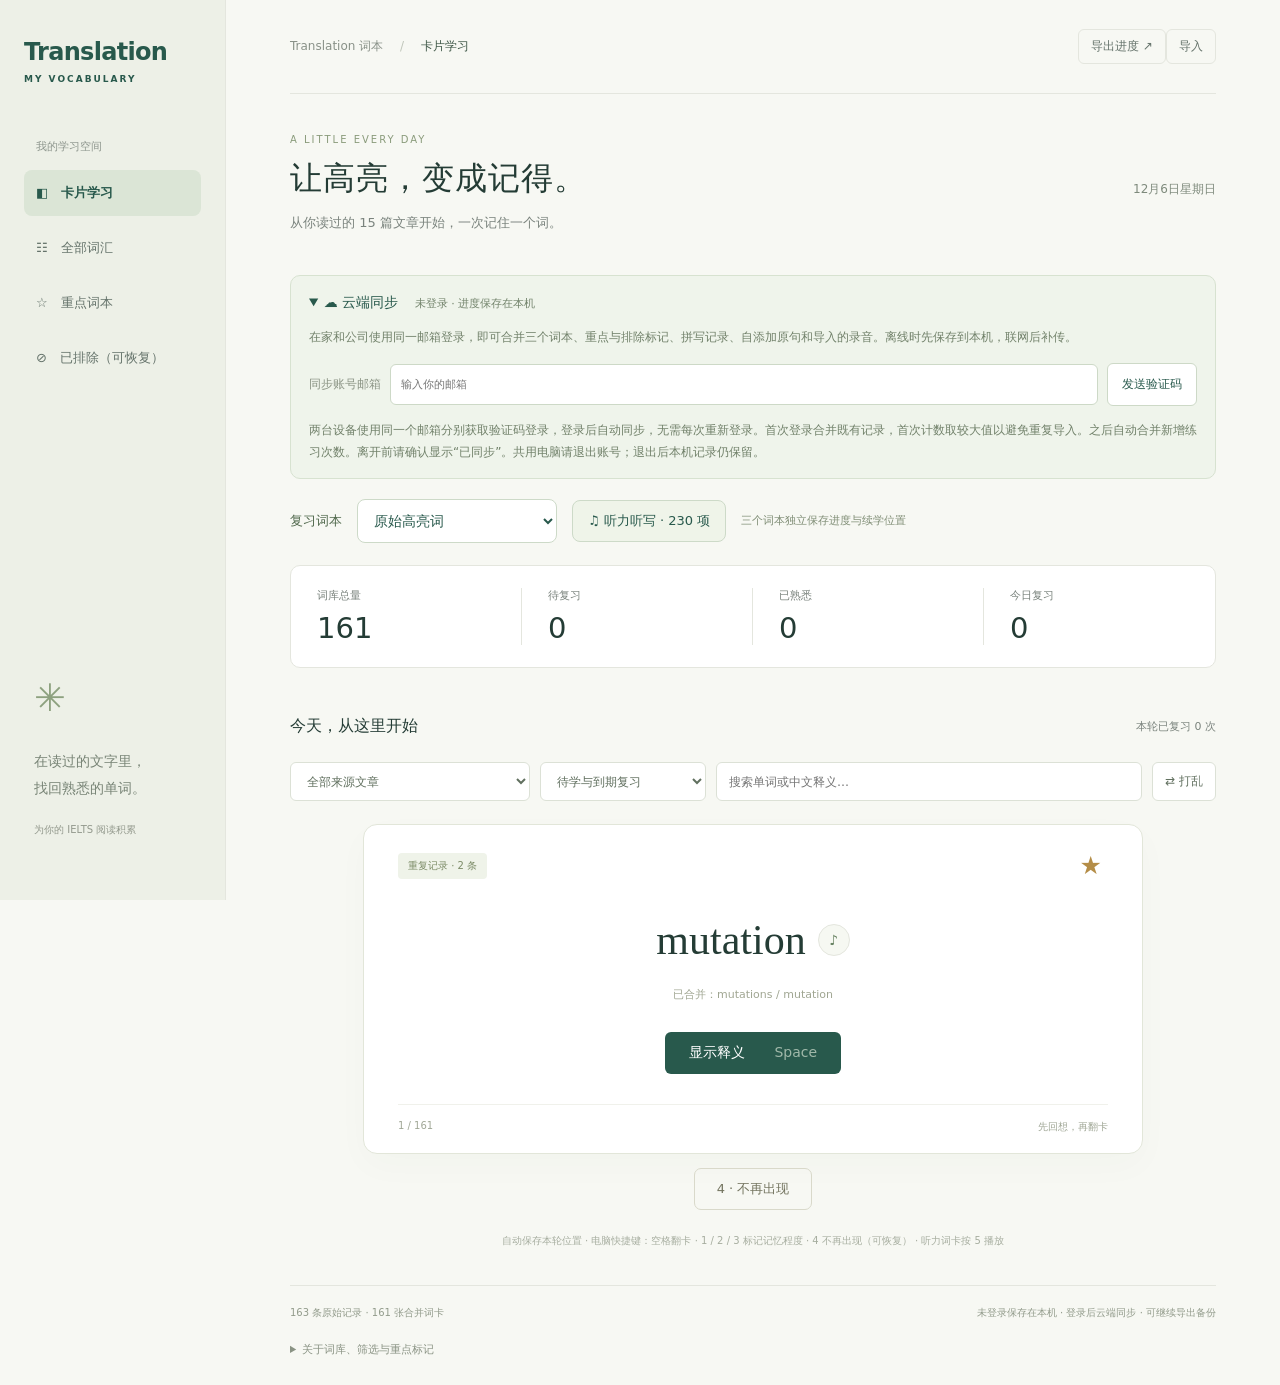
==== index.html @ 1512f826 "Use a fixed British recording for garage practice" ====
<!doctype html><html lang="zh-CN"><head><meta charset="utf-8"><meta name="viewport" content="width=device-width,initial-scale=1"><meta name="theme-color" content="#28594c"><title>Translation</title><link rel="stylesheet" href="style.css?v=20261105-sync1"><link rel="stylesheet" href="dictation.css?v=20261105-sync1"></head><body>
<aside><a class="brand" href="#">Translation<span>MY VOCABULARY</span></a><div class="label">我的学习空间</div><nav><button data-tab="study" class="active">◧　卡片学习</button><button data-tab="library">☷　全部词汇</button><button data-tab="focus">☆　重点词本</button><button data-tab="excluded">⊘　已排除（可恢复）</button></nav><div class="side-bottom"><span class="seed">✳</span><p>在读过的文字里，<br>找回熟悉的单词。</p><small>为你的 IELTS 阅读积累</small></div></aside>
<main><header><div class="crumb">Translation 词本 <span> / </span> <b id="tabLabel">卡片学习</b></div><div class="tools"><button id="backup">导出进度 ↗</button><button id="restore">导入</button><input id="file" type="file" accept="application/json" hidden></div></header>
<section class="intro"><div><div class="eyebrow">A LITTLE EVERY DAY</div><h1 id="heading">让高亮，变成记得。</h1><p id="subtitle">从你读过的 15 篇文章开始，一次记住一个词。</p></div><div class="date" id="date"></div></section>
<details id="cloudPanel" class="cloud-panel" open><summary>☁ 云端同步 <span id="cloudStatus" role="status">正在准备同步组件…</span></summary><div class="cloud-body"><p>在家和公司使用同一邮箱登录，即可合并三个词本、重点与排除标记、拼写记录、自添加原句和导入的录音。离线时先保存到本机，联网后补传。</p><form id="cloudLogin"><label for="cloudEmail">同步账号邮箱</label><input id="cloudEmail" type="email" autocomplete="email" placeholder="输入你的邮箱" required><button id="cloudSendLink" type="submit">发送验证码</button></form><form id="cloudVerify" hidden><p>验证码已发送至 <strong id="cloudOtpEmail"></strong>，请填写最新邮件中的数字，无需点击邮件链接。</p><label for="cloudCode">邮箱验证码</label><input id="cloudCode" type="text" inputmode="numeric" autocomplete="one-time-code" pattern="[0-9 ]{6,20}" maxlength="20" placeholder="输入邮件中的数字验证码" required><button id="cloudVerifyButton" type="submit">验证并登录同步</button><button id="cloudChangeEmail" type="button">更换邮箱</button><small>验证码过期可重新发送；若邮件仍只显示登录链接，可暂用原链接登录。</small></form><div id="cloudAccount" hidden><span id="cloudEmailLabel"></span><button id="cloudSyncNow" type="button">立即同步</button><button id="cloudSignOut" type="button">退出同步账号</button></div><small>两台设备使用同一个邮箱分别获取验证码登录，登录后自动同步，无需每次重新登录。首次登录合并既有记录，首次计数取较大值以避免重复导入。之后自动合并新增练习次数。离开前请确认显示“已同步”。共用电脑请退出账号；退出后本机记录仍保留。</small></div></details><div class="deck-picker"><label for="deck">复习词本</label><select id="deck"><option value="highlight">原始高亮词</option><option value="reading">阅读重复词 · 答案与判断</option><option value="listening">听力词汇 · 230 项</option></select><button id="listeningShortcut" type="button">♫ 听力听写 · 230 项</button><span>三个词本独立保存进度与续学位置</span></div><div class="stats"><div><span>词库总量</span><strong id="total">161</strong></div><div><span>待复习</span><strong id="due">0</strong></div><div><span>已熟悉</span><strong id="known">0</strong></div><div><span>今日复习</span><strong id="today">0</strong></div></div>
<p id="listeningInfo" class="listening-info" hidden>先听发音，再拼写。可在「全部听力类型」里单独选月份或星期，也可以切换到卡片和原句听写。</p><section class="workspace"><div class="section-head"><h2 id="sectionTitle">今天，从这里开始</h2><span class="muted" id="sessionCount"></span></div><div class="filters"><select id="article" aria-label="来源文章"><option value="">全部来源文章</option></select><select id="mode" aria-label="学习范围"><option value="all">待学与到期复习</option><option value="focus">只学重点词</option><option value="new">只学未学词</option><option value="every">全部词汇（自由复习）</option></select><select id="frequency" aria-label="文章频率" hidden><option value="">高 / 中 / 低频合并</option><option value="high">高频文章</option><option value="medium">中频文章</option><option value="low">低频文章</option></select><select id="kind" aria-label="筛选依据" hidden><option value="">全部筛选依据</option><option value="answer">实际答案词（含组成词）</option><option value="judgment">判断题题干词</option><option value="book">词汇书样章参考</option></select><select id="listeningPart" aria-label="听力 Part" hidden><option value="">全部 Part</option><option value="1">Part 1</option><option value="2">Part 2</option><option value="3">Part 3</option><option value="4">Part 4</option><option value="unknown">Part 未完整显示</option></select><select id="listeningFrequency" aria-label="听力考频" hidden><option value="">全部考频</option><option value="5">考频 ≥ 5 篇</option><option value="8">考频 ≥ 8 篇</option></select><select id="listeningKind" aria-label="听力词条类型" hidden><option value="">全部听力类型</option><option value="常规">词汇与短语</option><option value="数值">数值</option><option value="时间">时间</option><option value="月份">月份（12 个）</option><option value="星期">星期（7 个）</option></select><input id="search" placeholder="搜索单词或中文释义…" aria-label="搜索单词"><button id="shuffle">⇄ 打乱</button></div>
<section id="practiceSettings" class="practice-settings" hidden aria-label="听力练习方式"><div class="practice-top"><label for="practiceMode">练习方式</label><select id="practiceMode"><option value="cards">卡片记忆</option><option value="word">单词拼写</option><option value="synthetic">剑雅原句 · 合成音</option><option value="sentence">原句听写 · 原录音</option></select><label for="playbackRate">播放速度</label><select id="playbackRate"><option value="1">正常速度</option><option value="0.85">0.85 倍</option><option value="0.7">0.7 倍</option></select><label class="check-label"><input id="wrongOnly" type="checkbox">只练错词</label></div><p id="practiceDescription">剑雅原句合成音：播放完整句子，拼写挖空词，再查看原句、词义和来源。原句来自所列转录页；设空是词汇专项练习，除标明题号者外不代表原题设问。合成音与原录音分别练习、分别记录。</p><p id="syntheticCoverage"></p><div id="voiceSettings" class="voice-settings" hidden><label for="voiceSelect">合成语音</label><select id="voiceSelect"><option value="">自动选择 · 英音优先</option></select><span>可用声音随设备变化，选择后点击播放。</span></div><details id="syntheticMaterials"><summary>添加自己的剑雅原句（无需录音文件）</summary><p>填写已核对的册数、Test、Part 和题号（如有），在完整原句中用一对 [ ] 标记目标词。新增资料仅保存在当前浏览器；导出进度或学习包可在另一台设备继续。</p><form id="ttsForm"><label for="ttsWord">目标词</label><select id="ttsWord" required></select><label for="ttsSource">原句来源</label><input id="ttsSource" maxlength="200" placeholder="剑雅册数 · Test · Part · 题号（如有）" required><label for="ttsSentence">完整原句，用 [ ] 标出目标词</label><textarea id="ttsSentence" maxlength="2000" rows="3" required></textarea><label class="check-label"><input id="confirmText" type="checkbox" required>我已核对原句与来源。</label><button type="submit">保存原句</button><p id="ttsMaterialStatus" role="status"></p></form></details><details id="originalMaterials"><summary>原题资料与换设备续学 <span id="clipCount">0 个原题片段</span></summary><p>在家导入九分学长原录音，填写原句和时间段。导出学习包后，在公司导入即可接着练；资料和记录保存在本浏览器，不会上传到网站。</p><div class="package-actions"><button id="exportListeningPack" type="button">导出学习包（含原音与进度）</button><button id="importListeningPack" type="button">导入学习包</button><input id="listeningPackFile" type="file" accept="application/json,.json" hidden></div><form id="clipForm"><label for="clipWord">答案词</label><select id="clipWord" required></select><label for="clipSource">九分学长原题名称 / 题号</label><input id="clipSource" maxlength="200" placeholder="原题名称 · Part · 题号" required><label for="clipAudio">原录音文件（MP3 / M4A / WAV / OGG，单个不超过 25 MB）</label><input id="clipAudio" type="file" accept="audio/*,.mp3,.m4a,.wav,.ogg" required><audio id="clipPreview" controls preload="metadata"></audio><div class="time-fields"><label>句子开始（秒）<input id="clipStart" type="number" min="0" step="0.01" value="0" required></label><label>句子结束（秒）<input id="clipEnd" type="number" min="0.01" step="0.01" required></label><button id="useStartTime" type="button">当前时间作开始</button><button id="useEndTime" type="button">当前时间作结束</button></div><label for="clipSentence">录音中的完整原句，用 [ ] 标出答案词</label><textarea id="clipSentence" maxlength="2000" rows="3" placeholder="粘贴原句，并把唯一一个答案词或短语放进英文方括号中" required></textarea><label class="check-label"><input id="confirmOriginal" type="checkbox" required>这是九分学长原题原句和原录音，已核对时间段。</label><button type="submit">保存原题片段</button><p id="materialStatus" role="status"></p></form><p>原录音尚未内置：九分学长已登录，但目前未取得可导入的原录音文件及对应原句时间段。换设备时，普通“导出进度”只含进度；上方“学习包”还包含原录音与句子。</p></details></section><div id="study"><section id="dictationPanel" class="dictation-panel" hidden aria-label="拼写练习"><div class="dictation-top"><span id="dictationTag" class="tag"></span><span id="dictationPosition"></span></div><h2 id="dictationHeading">听音，写下答案</h2><p id="dictationPrompt"></p><div class="listen-actions"><button id="playDictation" type="button" aria-keyshortcuts="5">▶ 播放（5）</button><button id="stopDictation" type="button">停止</button></div><p id="audioStatus" role="status"></p><form id="dictationForm"><label for="spellingInput">你听到的答案</label><input id="spellingInput" type="text" autocomplete="off" autocapitalize="none" autocorrect="off" spellcheck="false" placeholder="输入单词或短语，写完按空格检查" aria-describedby="spellingFeedback"><button id="checkSpelling" type="submit">检查拼写</button></form><div id="spellingFeedback" class="spelling-feedback" role="status" aria-live="polite"></div><div class="dictation-actions"><button id="showSpellingAnswer" type="button">查看答案</button><button id="retrySpelling" type="button" hidden>重新输入</button><button id="nextSpelling" type="button">跳过此词</button><button id="restartDictation" type="button" hidden>再练一轮</button></div><div id="dictationSolution" hidden><p id="spellingExpected"></p><p id="dictationTranscript"></p><p id="dictationMeaning"></p><a id="sentenceSourceLink" target="_blank" rel="noopener noreferrer" hidden>查看原句转录来源 ↗</a></div><div id="dictationStats" class="dictation-stats"></div><p class="dictation-tip">按 5 播放，写完按空格检查。短语中间的空格照常输入。再次按空格切题，第一次拼错时先重拼一次。<br>忽略大小写、首尾空格与连续空格；单复数和词形仍须准确。正常作答、错题和查看答案分别记录。</p></section><article class="card" id="card"><div class="card-top"><span id="wordTag" class="tag"></span><button id="star" aria-label="标记重点"></button></div><div class="word-area"><div class="word-line"><h2 id="word"></h2><button id="speak" aria-label="朗读单词">♪</button></div><p id="phonetic"></p><p id="forms"></p></div><div id="answer" hidden><p id="meaning"></p><div class="memory"><div class="memory-label">词根 · 词缀 · 记忆 <span id="memoryType"></span></div><p id="memoryText"></p></div><p id="synonyms" class="synonyms"></p><div class="source"><span id="sourceLabel">阅读来源</span><p id="source"></p></div></div><button id="reveal">显示释义 <span>Space</span></button><div class="card-footer"><span id="position"></span><span>先回想，再翻卡</span></div></article><div id="ratings" hidden><button data-rate="again"><b>还没记住</b><span>稍后再来一次</span></button><button data-rate="hard"><b>有点模糊</b><span>明天再见</span></button><button data-rate="good"><b>已经记住</b><span>延后复习</span></button></div><button id="exclude" class="exclude">4 · 不再出现</button><div id="empty" hidden><span>✳</span><h2>这一轮，完成了。</h2><p>当前范围没有待学或到期的词。你可以切换到全部词汇自由复习。</p><button id="browseAll">查看全部词汇</button></div><p class="keyboard" id="studyKeyboard">自动保存本轮位置 · 电脑快捷键：空格翻卡 · 1 / 2 / 3 标记记忆程度 · 4 不再出现（可恢复） · 听力词卡按 5 播放</p></div>
<div id="list" hidden></div></section><footer><span id="corpusInfo">163 条原始记录 · 161 张合并词卡</span><span>未登录保存在本机 · 登录后云端同步 · 可继续导出备份</span></footer><details><summary>关于词库、筛选与重点标记</summary><p>听力词汇真人录音：<a href="https://commons.wikimedia.org/wiki/File:En-uk-garage.ogg">Garage 英式发音</a>由 Chris Melville 录制，经 Wikimedia Commons 转为 MP3，采用 <a href="https://creativecommons.org/licenses/by/2.5/">CC BY 2.5</a> 许可。</p><div id="readingAbout"></div><p>听力专题：2026-11-05 从九分学长「听力填空词表 BETA」界面核实的 215 项高频精选，筛选标准为题库显示至少出现 3 篇。另补充 15 项基础日期词汇，合计覆盖 12 个月份和 7 个星期词。包括 203 个常规词与短语、6 个数值、6 个时间项；不是全部 1,895 项的镜像。考频不是未来考试概率。单复数分别保留，不相加篇数。12 个原释义为空的数值与时间项补充了常用义；farm、garage、temperature 的 Part 未完整显示，暂不推测。记忆提示为补充学习说明，搭配是自拟练习，不是原题引文；朗读是设备合成语音，不是原题录音。</p><p>来自你上传的阅读高亮记录。mutation / mutations 与 reptile / reptiles 各有 2 条记录，合并后自动标为重点。其余词各有 1 条导出记录；原文件没有累计高亮次数，因此不能推断实际重复次数。星标可手动调整。释义为词典常用义及补充提示，缺少原文时不能确定唯一语境义。</p><p>熟悉度是你的自评记录，不代表测试成绩。朗读使用设备语音服务；音色及可用性取决于浏览器。当前词卡、顺序和筛选会在本浏览器自动保存。进入下一词或刷新续学时，释义和记忆提示默认收起，按空格或点“显示释义”再展开。未登录时仅保存在本机；登录同一邮箱后自动跨设备同步。导入仅合并本词本中更新时间较新的进度。</p><p>记忆提示区分词根词缀、词族、搭配和联想；联想不等同于词源。词义以原句为准。新增阅读词本的 474 张卡均已补充专属记忆提示；能够拆解的词说明词根、词缀或复合结构，其余使用词族、搭配或联想，不强行拆词。标注“词源线索”的内容用于帮助理解历史来源，不表示现代英语可以任意按此造词。</p><p>构词参考：<a href="https://dictionary.cambridge.org/grammar/british-grammar/word-formation_2" target="_blank" rel="noopener">Cambridge：Word formation</a>；历史词源可在 <a href="https://www.etymonline.com/" target="_blank" rel="noopener">Etymonline</a> 按词查阅。提示为中文学习性说明，联想不等同于词源。</p></details><div id="toast" role="status"></div></main><script src="app.js?v=voicefix1"></script><script src="cambridge-sentences.js?v=20261105-sync1"></script><script src="dictation.js?v=voicefix1"></script><script src="vendor/supabase-2.119.0.js"></script><script src="cloud-config.js?v=20261105-sync1"></script><script src="sync-model.js?v=20261105-sync1"></script><script src="cloud-sync.js?v=20261106-otp1"></script></body></html>
---- style.css ----
:root{--green:#28594c;--ink:#243c35;--muted:#7a837d;--line:#e4e6de}*{box-sizing:border-box}body{margin:0;background:#f7f8f3;color:var(--ink);font:14px system-ui,-apple-system,'Segoe UI',sans-serif}button,input,select{font:inherit}button{cursor:pointer}button:focus-visible,a:focus-visible,input:focus-visible,select:focus-visible{outline:3px solid #c8a666;outline-offset:3px}aside{width:226px;background:#edf0e7;position:fixed;height:100vh;border-right:1px solid var(--line);padding:38px 24px;display:flex;flex-direction:column}.brand{font-size:31px;letter-spacing:5px;color:var(--green);text-decoration:none;font-weight:650}.brand span{display:block;font-size:9px;letter-spacing:2px;margin-top:8px}.label{color:#8d958d;font-size:11px;margin:55px 12px 16px}nav{display:grid;gap:9px}nav button{border:0;background:none;text-align:left;border-radius:8px;color:#65736b;padding:14px 12px}nav button.active{background:#dbe5d6;color:var(--green);font-weight:650}nav small{float:right;font-size:11px}.side-bottom{margin-top:auto;padding:20px 10px;color:#788476;line-height:1.9}.side-bottom small{font-size:10px;color:#92988c}.seed{font-size:38px;color:#8da17f}main{margin-left:226px;padding:0 5vw;max-width:1500px}header{height:94px;border-bottom:1px solid var(--line);display:flex;align-items:center;justify-content:space-between}.crumb{font-size:12px;color:#899188}.crumb span{padding:0 13px;color:#c0c6bb}.crumb b{font-weight:500;color:#405949}.tools button{border:1px solid var(--line);background:transparent;border-radius:6px;padding:8px 12px;color:#65736b;font-size:12px}.intro{display:flex;justify-content:space-between;align-items:center;padding:40px 0 30px}.eyebrow{font-size:10px;letter-spacing:2px;color:#8a9b7b}h1{font-size:32px;font-weight:550;letter-spacing:1px;margin:12px 0}.intro p{color:var(--muted);font-size:13px}.date{font-size:12px;color:#7e8a7c}.stats{display:grid;grid-template-columns:repeat(4,1fr);border:1px solid var(--line);border-radius:10px;background:#fff;padding:22px 0}.stats>div{padding:0 26px;border-right:1px solid var(--line)}.stats>div:last-child{border:0}.stats span{display:block;color:var(--muted);font-size:11px;margin-bottom:8px}.stats strong{font-size:29px;font-weight:500}.stats small{font-size:10px;color:#8a9288;font-weight:400}.workspace{margin-top:35px}.section-head{display:flex;justify-content:space-between;align-items:center}h2{font-size:16px;font-weight:550}.muted{font-size:11px;color:var(--muted)}.filters{display:flex;gap:10px;margin:12px 0 23px}.filters select,.filters input,.filters button{border:1px solid #dce1d6;border-radius:6px;background:#fff;color:#61705f;padding:10px 12px;font-size:12px;min-width:0}.filters input{flex:1}.card{background:#fff;border:1px solid #e2e6d9;border-radius:14px;max-width:780px;margin:auto;box-shadow:0 12px 35px #35483106;padding:25px 34px 18px;min-height:330px}.card-top{display:flex;justify-content:space-between;align-items:center}.tag{font-size:10px;background:#eff3e9;color:#7b8b66;border-radius:4px;padding:6px 10px}#star{border:0;background:none;color:#b48d47;font-size:25px}.word-area{text-align:center;margin:25px 0}.word-line{display:flex;justify-content:center;align-items:center;gap:12px}#word{font:500 42px Georgia,serif;margin:10px 0;overflow-wrap:anywhere}#speak{border:1px solid var(--line);border-radius:50%;background:#f6f8f2;color:#688363;width:32px;height:32px}#phonetic{color:#8c948b;font-size:13px}#forms{color:#a0a692;font-size:11px}#reveal{display:block;background:var(--green);color:#fff;border:0;border-radius:6px;padding:12px 24px;margin:30px auto}#reveal span{margin-left:25px;color:#a0b8a9}#answer{text-align:center}#meaning{font-size:18px;line-height:1.8;max-width:620px;margin:15px auto}.source{border-top:1px dashed var(--line);padding-top:18px;margin:20px 0;text-align:left}.source span{font-size:10px;color:#9aab91}.source p{font-size:12px;color:#7a8575;line-height:1.7}.card-footer{border-top:1px solid #f0f1eb;padding-top:15px;display:flex;justify-content:space-between;color:#a0a796;font-size:10px}#ratings{max-width:780px;margin:14px auto;display:grid;grid-template-columns:repeat(3,1fr);gap:12px}#ratings[hidden]{display:none}#ratings button{background:#fff;border:1px solid var(--line);border-radius:8px;padding:13px;color:#7f7464}#ratings button:last-child{color:var(--green);background:#edf3e9;border-color:#d7e4d0}#ratings b{display:block;font-size:13px;font-weight:500}#ratings span{display:block;font-size:10px;opacity:.7;margin-top:5px}.keyboard{text-align:center;color:#a6ad9f;font-size:10px;margin-top:22px}footer{display:flex;justify-content:space-between;border-top:1px solid var(--line);margin-top:35px;padding:20px 0;font-size:10px;color:#929b8b}details{font-size:11px;color:#8a9384;line-height:1.8;padding-bottom:25px}details p{max-width:850px}.row{background:#fff;border:1px solid var(--line);padding:18px 20px;border-radius:8px;display:grid;grid-template-columns:1fr 1.5fr auto;gap:18px;margin-bottom:9px;align-items:center}.row strong{font:21px Georgia,serif}.row p{font-size:12px;color:#6a7969;line-height:1.7;margin:7px 0}.row small{font-size:10px;color:#98a08f}.row button{border:0;background:none;color:#ac8740;font-size:24px}.empty-list{padding:40px;text-align:center;color:#7d8b79}#empty{text-align:center;padding:55px 20px;border:1px solid var(--line);border-radius:12px;background:#fff}#empty>span{font-size:40px;color:#7f9a71}#empty p{color:#88917f;line-height:1.8}#empty button{background:var(--green);color:white;border:0;padding:12px 20px;border-radius:6px}#toast{position:fixed;bottom:24px;left:50%;transform:translateX(-50%);background:#284d3d;color:white;padding:12px 22px;border-radius:8px;display:none;z-index:9}@media(max-width:800px){aside{position:static;width:100%;height:auto;padding:20px 20px 12px;border-right:0}.brand{font-size:24px}.brand span{display:inline;font-size:8px;margin-left:15px}.label,.side-bottom{display:none}nav{display:flex;margin-top:16px}nav button{flex:1;text-align:center;padding:12px 3px;font-size:12px}nav small{display:none}main{margin-left:0;padding:0 20px}header{height:65px}.crumb{font-size:10px}.intro{padding:28px 0 20px}.date{display:none}h1{font-size:27px}.stats>div{padding:0 12px}.stats strong{font-size:25px}.stats small{display:none}.stats{padding:17px 0}.filters{flex-wrap:wrap}.filters select{flex:1;max-width:50%}.filters input{flex-basis:70%}.card{padding:20px;min-height:310px}#word{font-size:35px}footer{display:block;line-height:2}footer span{display:block}.row{grid-template-columns:1fr auto}.row .definition{grid-column:1;grid-row:2}.row button{grid-column:2;grid-row:1/3}#ratings{gap:8px}.tools button{font-size:10px;padding:7px}.workspace{margin-top:24px}}

/* Translation: memory support */
.brand{font-size:24px;letter-spacing:-.7px}.brand span{letter-spacing:2px;font-size:9px}.memory{background:#f2f5ed;border:1px solid #e2e9d9;border-radius:8px;text-align:left;padding:16px 18px;margin:20px auto;max-width:640px}.memory-label{font-size:12px;color:#43624c;font-weight:600}.memory-label span{font-size:10px;float:right;color:#819270;font-weight:400}.memory p{font-size:13px;line-height:1.9;color:#5c7058;margin:10px 0 0}.row .memory-preview{color:#6e825d;font-size:12px}.keyboard{line-height:1.8}@media(max-width:800px){.brand{font-size:25px}.memory{padding:14px}.memory-label span{float:none;display:block;margin-top:5px}}

[hidden]{display:none!important}.deck-picker{display:flex;gap:15px;align-items:center;margin:0 0 22px;flex-wrap:wrap}.deck-picker select{border:1px solid #cddac8;padding:12px;border-radius:8px;background:#fff;color:#28594c;font-size:14px}.deck-picker label{font-size:13px;color:#51694d}.deck-picker span{font-size:11px;color:#7f8d75}.exclude{display:block;margin:14px auto 0;padding:11px 22px;border:1px solid #d9d9ca;border-radius:7px;background:transparent;color:#73745f;font-size:13px}.synonyms{font-size:13px;line-height:1.9;color:#54705c;text-align:left;max-width:640px;margin:18px auto}.filters{flex-wrap:wrap}.filters select{max-width:240px}.row button[data-restore]{font-size:13px;color:#28594c;border:1px solid #d4dfcf;border-radius:6px;padding:8px}.pager{display:flex;gap:15px;align-items:center;justify-content:center;padding:20px}.pager button{background:#fff;border:1px solid #d4dfcf;border-radius:6px;padding:9px 14px;color:#28594c}#readingAbout a{color:#28594c}nav button{font-size:13px}@media(max-width:800px){nav{flex-wrap:wrap}nav button{flex:1 1 45%}.deck-picker{gap:9px}.deck-picker span{width:100%}.filters select{max-width:100%;min-width:45%}}


#listeningShortcut{border:1px solid #cddac8;background:#eff4e9;color:#28594c;padding:11px 15px;border-radius:8px;font-size:13px}#listeningShortcut.active{background:#28594c;color:white}.listening-info{font-size:12px;color:#71816a;line-height:1.9;border-left:3px solid #b9cba9;padding:6px 12px;margin:0 0 22px}@media(max-width:800px){#listeningShortcut{width:100%}.deck-picker select{max-width:100%;width:100%}}
---- dictation.css ----
.practice-settings{border:1px solid #dce4d4;border-radius:12px;background:#eef3e8;padding:18px 20px;margin:0 0 24px}
.practice-top,.package-actions,.listen-actions,.dictation-actions{display:flex;align-items:center;flex-wrap:wrap;gap:12px}
.practice-top>label{font-size:12px;color:#51694d}.practice-settings select,.practice-settings input:not([type=checkbox]),.practice-settings textarea{font:inherit;min-width:0;max-width:100%;border:1px solid #cdd9c7;background:white;color:#294c3c;padding:10px;border-radius:6px}
.practice-settings p{font-size:12px;line-height:1.9;color:#71816a}.practice-settings summary{cursor:pointer;color:#355b40;font-size:13px;line-height:1.8}.practice-settings summary span{font-size:11px;margin-left:12px;color:#78896d}
.check-label{display:flex;align-items:center;gap:6px;font-size:12px;line-height:1.8}
.practice-settings button,.dictation-panel button{border:1px solid #cdd9c7;border-radius:7px;padding:10px 15px;background:#fff;color:#28594c;font:inherit;font-size:13px;cursor:pointer}
.practice-settings button:disabled,.dictation-panel button:disabled{opacity:.5;cursor:default}
#clipForm{display:grid;gap:9px;margin-top:20px;border-top:1px solid #d9e2d1;padding-top:18px}#clipForm>label:not(.check-label){font-size:12px;color:#526d4a}#clipForm audio{max-width:100%;width:100%;margin:8px 0}
.time-fields{display:flex;gap:9px;align-items:end;flex-wrap:wrap}.time-fields label{display:grid;gap:6px;font-size:12px}.time-fields input{width:145px}
.dictation-panel{background:white;border:1px solid #e0e5d7;border-radius:14px;padding:28px 34px;max-width:780px;margin:0 auto;box-shadow:0 12px 35px #35483106}
.dictation-top{display:flex;justify-content:space-between;align-items:center;gap:15px;color:#88957b;font-size:11px}
#dictationHeading{font-size:25px;text-align:center;font-weight:500;line-height:1.5;margin:30px 0 15px}#dictationPrompt{font:21px/1.8 Georgia,serif;color:#456147;text-align:center;overflow-wrap:anywhere;white-space:pre-wrap}
.listen-actions{justify-content:center;margin:23px 0 12px}#playDictation{background:#28594c;color:white;min-width:145px;border-color:#28594c}#audioStatus{font-size:11px;color:#7f8f72;text-align:center;line-height:1.8;min-height:20px}
#dictationForm{display:grid;grid-template-columns:1fr auto;gap:10px;margin-top:25px}#dictationForm label{grid-column:1/-1;font-size:12px;color:#75816a}
#spellingInput{width:100%;min-width:0;border:1px solid #cdd9c7;border-radius:7px;padding:12px 15px;color:#294c3c;font:20px Georgia,serif}
#checkSpelling{background:#eef4e8}.spelling-feedback{font-size:13px;line-height:1.9;min-height:45px;padding:13px 0;overflow-wrap:anywhere;white-space:pre-wrap}.spelling-feedback[data-result=correct]{color:#28594c}.spelling-feedback[data-result=wrong]{color:#995a37}
.dictation-actions{border-top:1px solid #e8ecdf;padding-top:17px;justify-content:center}#dictationSolution{background:#f4f7ee;border-radius:8px;padding:12px 18px;margin-top:20px;overflow-wrap:anywhere}#spellingExpected{font:19px Georgia,serif;color:#28594c}#dictationTranscript{font:18px/1.8 Georgia,serif}#dictationMeaning{font-size:13px;color:#72836a}
.dictation-stats{font-size:12px;text-align:center;color:#647a54;margin-top:25px;line-height:1.9}.dictation-tip{font-size:10px;color:#8d987f;line-height:1.9;margin-top:12px;text-align:center}
@media(max-width:800px){.practice-settings{padding:15px}.practice-top{gap:9px}.practice-top select{flex:1 1 34%}.practice-top .check-label{width:100%}.dictation-panel{padding:22px 18px}#dictationHeading{font-size:22px}#dictationPrompt{font-size:19px}#dictationForm{grid-template-columns:1fr}#dictationForm button{padding:12px}.dictation-actions{gap:8px}.dictation-actions button{flex:1 1 40%;font-size:12px}.package-actions button{width:100%}.time-fields>label{flex:1}.time-fields input{width:100%}}

.voice-settings{display:flex;align-items:center;flex-wrap:wrap;gap:10px;margin:12px 0 18px;font-size:12px;color:#526d4a}.voice-settings span{font-size:11px;color:#71816a}.voice-settings select{max-width:100%;flex:1;min-width:180px}#syntheticCoverage{color:#355b40;font-weight:500}#syntheticMaterials{margin:14px 0 18px}#ttsForm{display:grid;gap:9px;margin:14px 0;font-size:12px;color:#526d4a}#sentenceSourceLink{display:inline-block;font-size:12px;color:#28594c;margin-bottom:10px}

.cloud-panel{border:1px solid #d7e2d0;background:#eff4eb;border-radius:10px;margin:0 0 20px;padding:14px 18px}.cloud-panel summary{cursor:pointer;color:#28594c;line-height:1.8;font-size:14px}.cloud-panel summary span{font-size:11px;margin-left:12px;color:#72836b;display:inline-block}.cloud-body p,.cloud-body small{font-size:12px;color:#71816a;line-height:1.8}.cloud-body small{display:block;margin-top:12px}#cloudLogin,#cloudAccount{display:flex;gap:9px;align-items:center;flex-wrap:wrap;margin:14px 0}#cloudLogin label{font-size:12px}#cloudEmail{border:1px solid #cdd9c7;border-radius:6px;padding:10px;min-width:0;flex:1;font:inherit}#cloudPanel button{padding:10px 14px;border:1px solid #cdd9c7;border-radius:6px;color:#28594c;background:white;font:inherit;font-size:12px}#cloudEmailLabel{font-size:12px;overflow-wrap:anywhere}#cloudStatus[data-error=true]{color:#995a37}@media(max-width:800px){#cloudLogin label{width:100%}#cloudLogin input{flex:1 1 100%}#cloudLogin button{width:100%}.cloud-panel summary span{display:block;margin-left:0}}
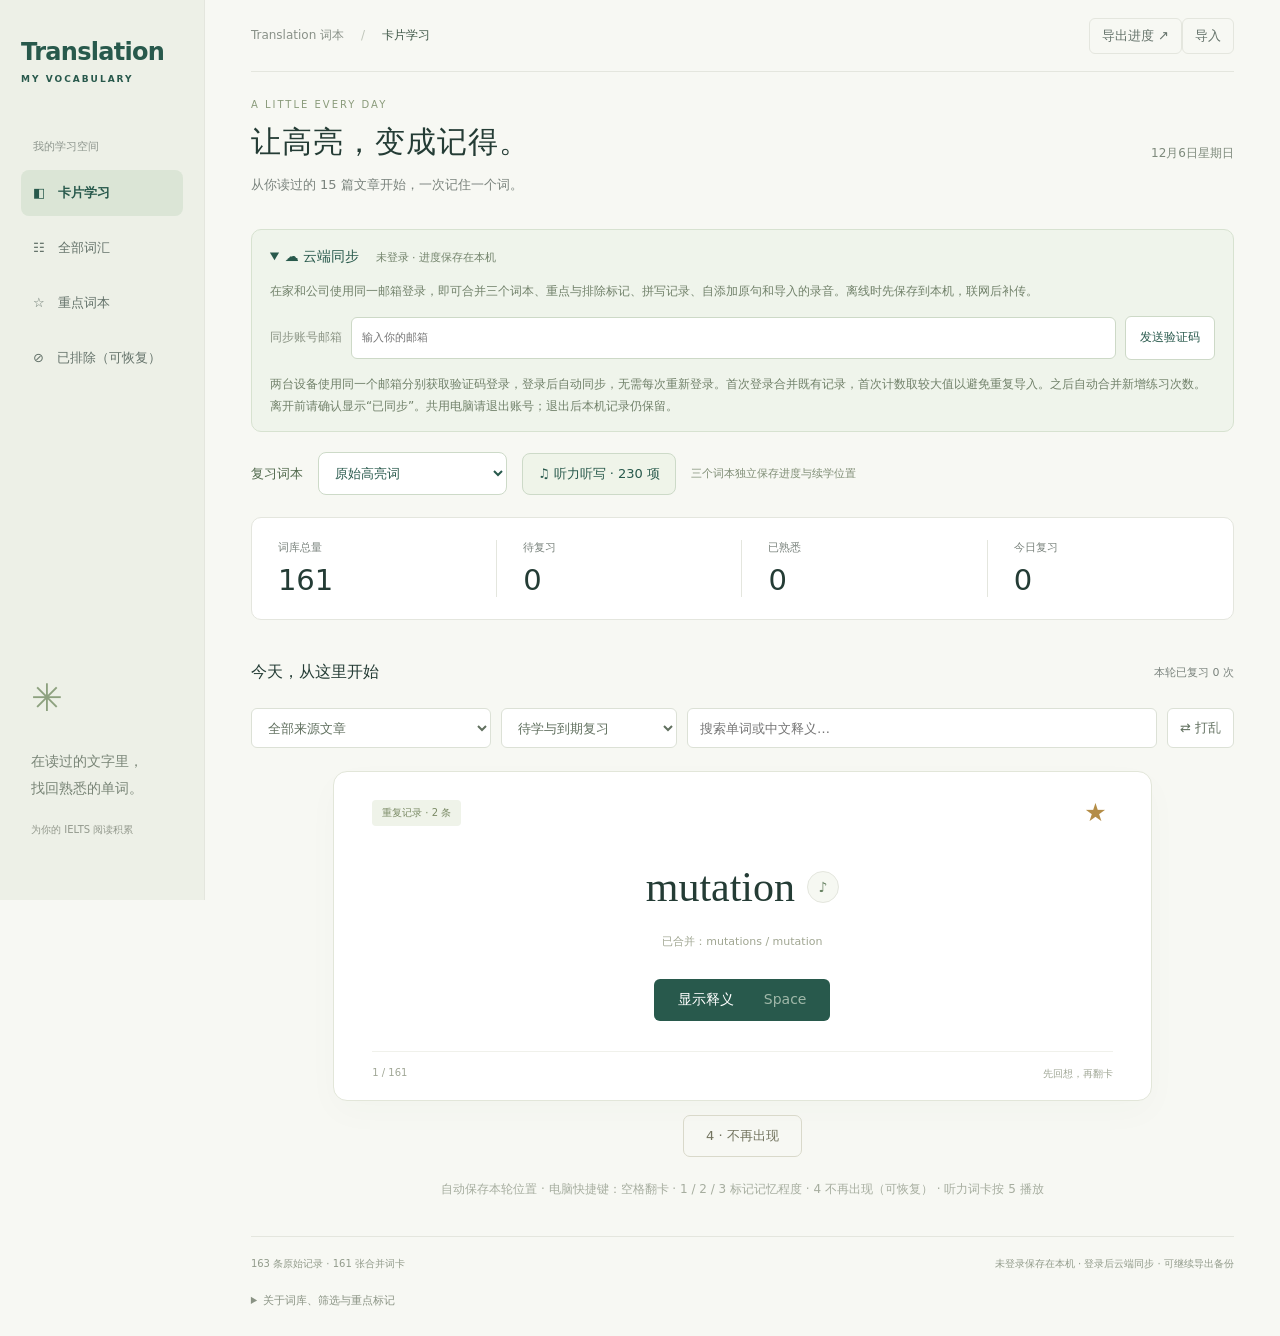
==== commit ae5c57fa: "Make vocabulary practice scale with desktop window width" ====
--- a/index.html
+++ b/index.html
@@ -1,4 +1,54 @@
-<!doctype html><html lang="zh-CN"><head><meta charset="utf-8"><meta name="viewport" content="width=device-width,initial-scale=1"><meta name="theme-color" content="#28594c"><title>Translation</title><link rel="stylesheet" href="style.css?v=20261105-sync1"><link rel="stylesheet" href="dictation.css?v=20261105-sync1"></head><body>
+<!doctype html><html lang="zh-CN"><head><meta charset="utf-8"><meta name="viewport" content="width=device-width,initial-scale=1"><meta name="theme-color" content="#28594c"><title>Translation</title><link rel="stylesheet" href="style.css?v=20261105-sync1"><link rel="stylesheet" href="dictation.css?v=20261105-sync1"><style>
+/* Keep the study area readable as desktop windows grow. */
+@media (min-width: 801px) {
+  :root {
+    --sidebar-width: clamp(12rem, 16vw, 17rem);
+    --page-gutter: clamp(1.25rem, 3.6vw, 4.75rem);
+    --study-width: clamp(48.75rem, 64vw, 76rem);
+    --control-text: clamp(13px, .9vw, 17px);
+    --note-text: clamp(12px, .8vw, 15px);
+  }
+
+  aside {
+    width: var(--sidebar-width);
+    padding-inline: clamp(1rem, 1.65vw, 2.25rem);
+    overflow-y: auto;
+  }
+
+  main {
+    margin-left: var(--sidebar-width);
+    padding-inline: var(--page-gutter);
+    max-width: none;
+  }
+
+  header { height: clamp(64px, 8vh, 94px); }
+  .intro { padding-block: clamp(20px, 3vh, 40px) clamp(15px, 2.4vh, 30px); }
+  .workspace { margin-top: clamp(22px, 3.2vh, 35px); }
+  .card, #ratings, .dictation-panel { max-width: var(--study-width); }
+  .card, .dictation-panel { padding-inline: clamp(24px, 3vw, 56px); }
+
+  nav button, .tools button, .deck-picker select, #listeningShortcut,
+  .filters select, .filters input, .filters button,
+  .practice-top > label, .practice-top select, .dictation-panel button,
+  #dictationForm label { font-size: var(--control-text); }
+
+  .filters input { flex: 1 1 11rem; }
+  h1 { font-size: clamp(30px, 2.1vw, 42px); }
+  #word { font-size: clamp(42px, 3vw, 62px); }
+  #dictationHeading { font-size: clamp(25px, 1.85vw, 37px); }
+  #dictationPrompt {
+    font-size: clamp(21px, 1.45vw, 29px);
+    max-width: 56ch;
+    margin-inline: auto;
+  }
+  #spellingInput { font-size: clamp(20px, 1.4vw, 28px); }
+  .spelling-feedback { font-size: var(--control-text); }
+  #audioStatus, .dictation-stats, .dictation-tip, .keyboard {
+    font-size: var(--note-text);
+  }
+}
+</style>
+</head><body>
 <aside><a class="brand" href="#">Translation<span>MY VOCABULARY</span></a><div class="label">我的学习空间</div><nav><button data-tab="study" class="active">◧　卡片学习</button><button data-tab="library">☷　全部词汇</button><button data-tab="focus">☆　重点词本</button><button data-tab="excluded">⊘　已排除（可恢复）</button></nav><div class="side-bottom"><span class="seed">✳</span><p>在读过的文字里，<br>找回熟悉的单词。</p><small>为你的 IELTS 阅读积累</small></div></aside>
 <main><header><div class="crumb">Translation 词本 <span> / </span> <b id="tabLabel">卡片学习</b></div><div class="tools"><button id="backup">导出进度 ↗</button><button id="restore">导入</button><input id="file" type="file" accept="application/json" hidden></div></header>
 <section class="intro"><div><div class="eyebrow">A LITTLE EVERY DAY</div><h1 id="heading">让高亮，变成记得。</h1><p id="subtitle">从你读过的 15 篇文章开始，一次记住一个词。</p></div><div class="date" id="date"></div></section>
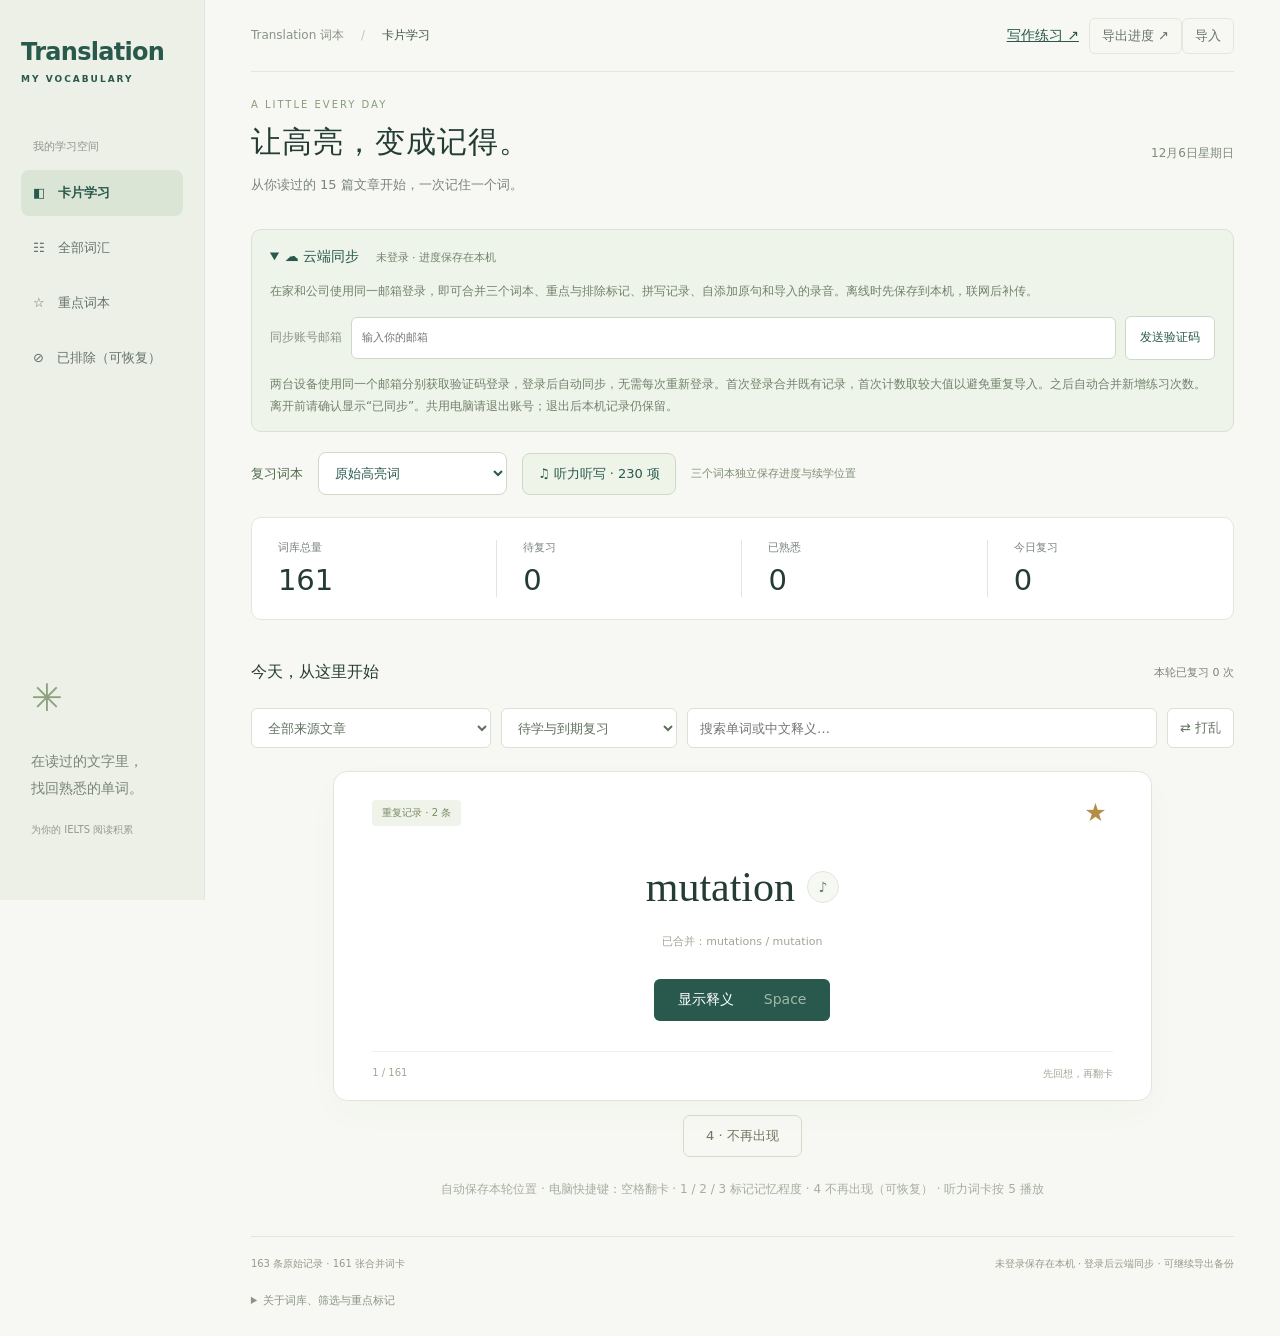
==== commit 62b2e9bc: "Add IELTS writing practice with twenty selected topics" ====
--- a/index.html
+++ b/index.html
@@ -50,7 +50,7 @@
 </style>
 </head><body>
 <aside><a class="brand" href="#">Translation<span>MY VOCABULARY</span></a><div class="label">我的学习空间</div><nav><button data-tab="study" class="active">◧　卡片学习</button><button data-tab="library">☷　全部词汇</button><button data-tab="focus">☆　重点词本</button><button data-tab="excluded">⊘　已排除（可恢复）</button></nav><div class="side-bottom"><span class="seed">✳</span><p>在读过的文字里，<br>找回熟悉的单词。</p><small>为你的 IELTS 阅读积累</small></div></aside>
-<main><header><div class="crumb">Translation 词本 <span> / </span> <b id="tabLabel">卡片学习</b></div><div class="tools"><button id="backup">导出进度 ↗</button><button id="restore">导入</button><input id="file" type="file" accept="application/json" hidden></div></header>
+<main><header><div class="crumb">Translation 词本 <span> / </span> <b id="tabLabel">卡片学习</b></div><div class="tools"><a href="writing.html" style="color:#28594c;margin-right:10px">写作练习 ↗</a><button id="backup">导出进度 ↗</button><button id="restore">导入</button><input id="file" type="file" accept="application/json" hidden></div></header>
 <section class="intro"><div><div class="eyebrow">A LITTLE EVERY DAY</div><h1 id="heading">让高亮，变成记得。</h1><p id="subtitle">从你读过的 15 篇文章开始，一次记住一个词。</p></div><div class="date" id="date"></div></section>
 <details id="cloudPanel" class="cloud-panel" open><summary>☁ 云端同步 <span id="cloudStatus" role="status">正在准备同步组件…</span></summary><div class="cloud-body"><p>在家和公司使用同一邮箱登录，即可合并三个词本、重点与排除标记、拼写记录、自添加原句和导入的录音。离线时先保存到本机，联网后补传。</p><form id="cloudLogin"><label for="cloudEmail">同步账号邮箱</label><input id="cloudEmail" type="email" autocomplete="email" placeholder="输入你的邮箱" required><button id="cloudSendLink" type="submit">发送验证码</button></form><form id="cloudVerify" hidden><p>验证码已发送至 <strong id="cloudOtpEmail"></strong>，请填写最新邮件中的数字，无需点击邮件链接。</p><label for="cloudCode">邮箱验证码</label><input id="cloudCode" type="text" inputmode="numeric" autocomplete="one-time-code" pattern="[0-9 ]{6,20}" maxlength="20" placeholder="输入邮件中的数字验证码" required><button id="cloudVerifyButton" type="submit">验证并登录同步</button><button id="cloudChangeEmail" type="button">更换邮箱</button><small>验证码过期可重新发送；若邮件仍只显示登录链接，可暂用原链接登录。</small></form><div id="cloudAccount" hidden><span id="cloudEmailLabel"></span><button id="cloudSyncNow" type="button">立即同步</button><button id="cloudSignOut" type="button">退出同步账号</button></div><small>两台设备使用同一个邮箱分别获取验证码登录，登录后自动同步，无需每次重新登录。首次登录合并既有记录，首次计数取较大值以避免重复导入。之后自动合并新增练习次数。离开前请确认显示“已同步”。共用电脑请退出账号；退出后本机记录仍保留。</small></div></details><div class="deck-picker"><label for="deck">复习词本</label><select id="deck"><option value="highlight">原始高亮词</option><option value="reading">阅读重复词 · 答案与判断</option><option value="listening">听力词汇 · 230 项</option></select><button id="listeningShortcut" type="button">♫ 听力听写 · 230 项</button><span>三个词本独立保存进度与续学位置</span></div><div class="stats"><div><span>词库总量</span><strong id="total">161</strong></div><div><span>待复习</span><strong id="due">0</strong></div><div><span>已熟悉</span><strong id="known">0</strong></div><div><span>今日复习</span><strong id="today">0</strong></div></div>
 <p id="listeningInfo" class="listening-info" hidden>先听发音，再拼写。可在「全部听力类型」里单独选月份或星期，也可以切换到卡片和原句听写。</p><section class="workspace"><div class="section-head"><h2 id="sectionTitle">今天，从这里开始</h2><span class="muted" id="sessionCount"></span></div><div class="filters"><select id="article" aria-label="来源文章"><option value="">全部来源文章</option></select><select id="mode" aria-label="学习范围"><option value="all">待学与到期复习</option><option value="focus">只学重点词</option><option value="new">只学未学词</option><option value="every">全部词汇（自由复习）</option></select><select id="frequency" aria-label="文章频率" hidden><option value="">高 / 中 / 低频合并</option><option value="high">高频文章</option><option value="medium">中频文章</option><option value="low">低频文章</option></select><select id="kind" aria-label="筛选依据" hidden><option value="">全部筛选依据</option><option value="answer">实际答案词（含组成词）</option><option value="judgment">判断题题干词</option><option value="book">词汇书样章参考</option></select><select id="listeningPart" aria-label="听力 Part" hidden><option value="">全部 Part</option><option value="1">Part 1</option><option value="2">Part 2</option><option value="3">Part 3</option><option value="4">Part 4</option><option value="unknown">Part 未完整显示</option></select><select id="listeningFrequency" aria-label="听力考频" hidden><option value="">全部考频</option><option value="5">考频 ≥ 5 篇</option><option value="8">考频 ≥ 8 篇</option></select><select id="listeningKind" aria-label="听力词条类型" hidden><option value="">全部听力类型</option><option value="常规">词汇与短语</option><option value="数值">数值</option><option value="时间">时间</option><option value="月份">月份（12 个）</option><option value="星期">星期（7 个）</option></select><input id="search" placeholder="搜索单词或中文释义…" aria-label="搜索单词"><button id="shuffle">⇄ 打乱</button></div>
